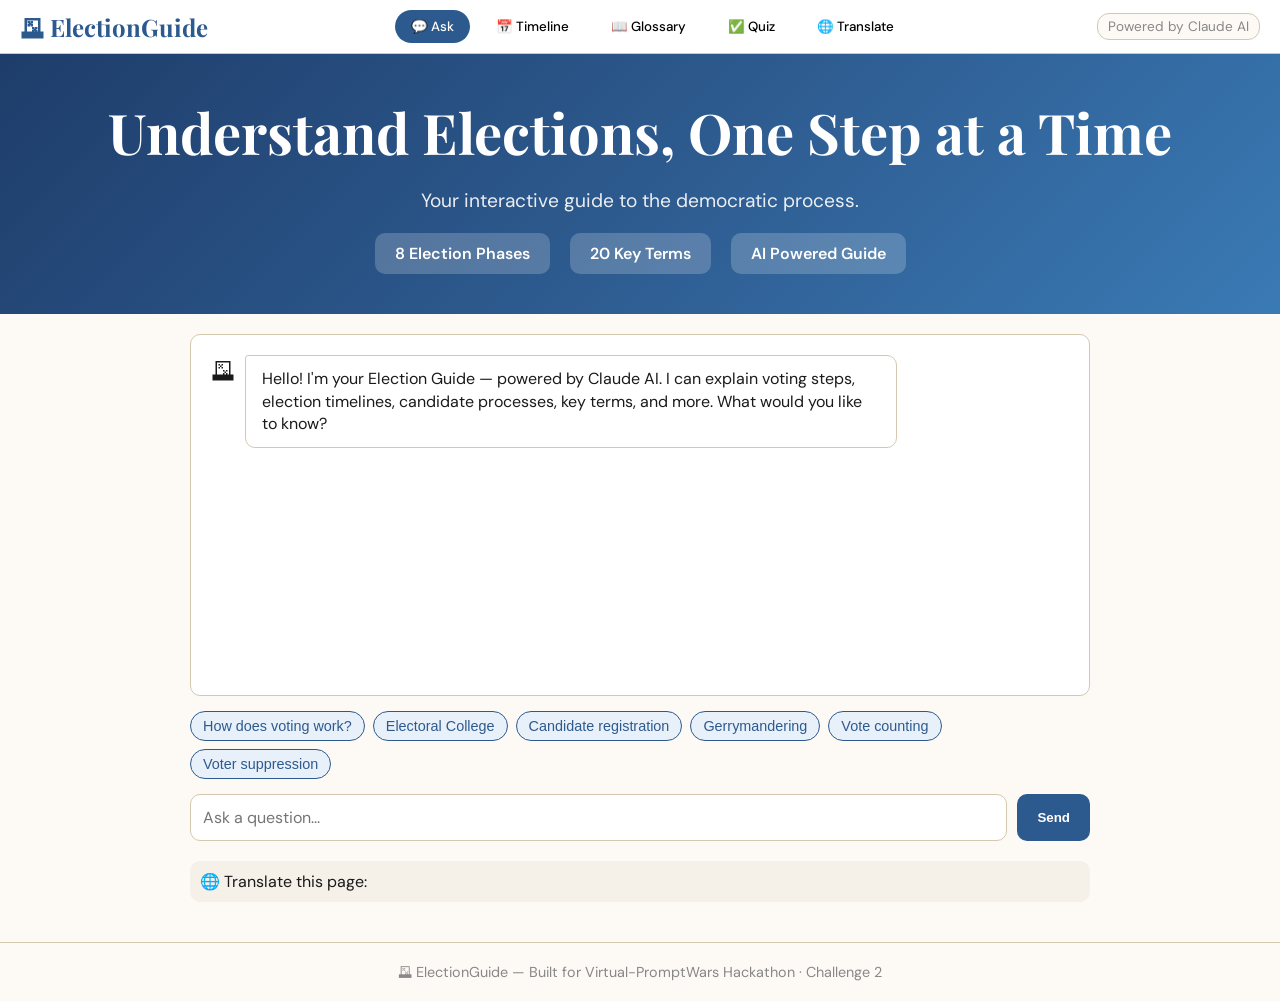
==== index.html @ a1b0ba24 "feat: ElectionGuide - Virtual-PromptWars Challenge 2" ====
<!DOCTYPE html>
<html lang="en">
<head>
  <meta charset="UTF-8">
  <meta name="viewport" content="width=device-width, initial-scale=1.0">
  <title>ElectionGuide</title>
  <link rel="preconnect" href="https://fonts.googleapis.com">
  <link rel="preconnect" href="https://fonts.gstatic.com" crossorigin>
  <link href="https://fonts.googleapis.com/css2?family=DM+Sans:ital,opsz,wght@0,9..40,100..1000;1,9..40,100..1000&family=Playfair+Display:ital,wght@0,400..900;1,400..900&display=swap" rel="stylesheet">
  <link rel="stylesheet" href="css/style.css">
</head>
<body>

  <header>
    <div class="logo">🗳 ElectionGuide</div>
    <nav>
      <button class="nav-btn active" data-tab="chat">💬 Ask</button>
      <button class="nav-btn" data-tab="timeline">📅 Timeline</button>
      <button class="nav-btn" data-tab="glossary">📖 Glossary</button>
      <button class="nav-btn" data-tab="quiz">✅ Quiz</button>
      <button class="nav-btn" data-tab="translate">🌐 Translate</button>
    </nav>
    <div class="badge">Powered by Claude AI</div>
  </header>

  <section id="hero-section">
    <h1>Understand Elections, One Step at a Time</h1>
    <p>Your interactive guide to the democratic process.</p>
    <div class="stats">
      <div class="stat-box">8 Election Phases</div>
      <div class="stat-box">20 Key Terms</div>
      <div class="stat-box">AI Powered Guide</div>
    </div>
  </section>

  <main class="main-content">
    
    <!-- Tab 1: Chat -->
    <section class="tab-panel active" id="tab-chat" style="display: block;">
      <div class="chat-area" id="chat-area">
        <div class="msg bot-msg">
          <div class="avatar">🗳</div>
          <div class="bubble">Hello! I'm your Election Guide — powered by Claude AI. I can explain voting steps, election timelines, candidate processes, key terms, and more. What would you like to know?</div>
        </div>
      </div>
      <div class="quick-chips">
        <button class="chip" onclick="quickAsk('How does voting work?')">How does voting work?</button>
        <button class="chip" onclick="quickAsk('Electoral College')">Electoral College</button>
        <button class="chip" onclick="quickAsk('Candidate registration')">Candidate registration</button>
        <button class="chip" onclick="quickAsk('Gerrymandering')">Gerrymandering</button>
        <button class="chip" onclick="quickAsk('Vote counting')">Vote counting</button>
        <button class="chip" onclick="quickAsk('Voter suppression')">Voter suppression</button>
      </div>
      <div class="chat-input-row">
        <input type="text" id="chat-input" placeholder="Ask a question..." aria-label="Chat input">
        <button id="send-btn">Send</button>
      </div>
      <div class="translate-bar">
        <label for="google_translate_element">🌐 Translate this page:</label>
        <div id="google_translate_element"></div>
      </div>
    </section>

    <!-- Tab 2: Timeline -->
    <section class="tab-panel" id="tab-timeline" style="display: none;">
      <p class="tab-desc">The 8 key phases every election goes through — click any phase to learn more.</p>
      <div id="timeline-container"></div>
    </section>

    <!-- Tab 3: Glossary -->
    <section class="tab-panel" id="tab-glossary" style="display: none;">
      <p class="tab-desc">Search and learn key election terms.</p>
      <input type="text" id="glossary-search" placeholder="Search glossary..." aria-label="Search glossary">
      <div id="glossary-grid"></div>
    </section>

    <!-- Tab 4: Quiz -->
    <section class="tab-panel" id="tab-quiz" style="display: none;">
      <p class="tab-desc">5 questions about election fundamentals.</p>
      <div id="quiz-container"></div>
    </section>

    <!-- Tab 5: Translate -->
    <section class="tab-panel" id="tab-translate" style="display: none;">
      <p class="tab-desc">Language accessibility is important for understanding elections.</p>
      <div class="translate-card">
        <div id="google_translate_element_full"></div>
        <p class="note">Powered by Google Translate. Translations are automated.</p>
      </div>
      <div class="lang-grid">
        <div class="lang-item">🇺🇸 English</div>
        <div class="lang-item">🇪🇸 Español</div>
        <div class="lang-item">🇫🇷 Français</div>
        <div class="lang-item">🇩🇪 Deutsch</div>
        <div class="lang-item">🇮🇳 हिंदी</div>
        <div class="lang-item">🇨🇳 中文</div>
        <div class="lang-item">🇸🇦 العربية</div>
        <div class="lang-item">🇵🇹 Português</div>
        <div class="lang-item">🇷🇺 Русский</div>
        <div class="lang-item">🇯🇵 日本語</div>
        <div class="lang-item">🇰🇷 한국어</div>
        <div class="lang-item">🇮🇩 Bahasa</div>
      </div>
    </section>

  </main>

  <footer>
    🗳 ElectionGuide — Built for Virtual-PromptWars Hackathon · Challenge 2
  </footer>

  <script type="text/javascript">
    function googleTranslateElementInit() {
      new google.translate.TranslateElement(
        { pageLanguage: 'en', layout: google.translate.TranslateElement.InlineLayout.SIMPLE },
        'google_translate_element'
      );
      new google.translate.TranslateElement(
        { pageLanguage: 'en' },
        'google_translate_element_full'
      );
    }
  </script>
  <script src="//translate.google.com/translate_a/element.js?cb=googleTranslateElementInit"></script>
  <script src="js/data.js"></script>
  <script src="js/app.js"></script>
</body>
</html>
---- css/style.css ----
:root {
  --ink: #1a1a1a;
  --ink2: #4a4a4a;
  --ink3: #888;
  --paper: #fdfaf5;
  --paper2: #f5f0e8;
  --paper3: #ede6d6;
  --accent: #2d5a8e;
  --accent-lt: #e8f0fa;
  --accent2: #c0392b;
  --accent3: #27ae60;
  --border: #d4c9b0;
  --radius: 10px;
  --font-head: 'Playfair Display', Georgia, serif;
  --font-body: 'DM Sans', system-ui, sans-serif;
}

.sr-only {
  position: absolute;
  width: 1px;
  height: 1px;
  padding: 0;
  margin: -1px;
  overflow: hidden;
  clip: rect(0, 0, 0, 0);
  white-space: nowrap;
  border: 0;
}

*:focus-visible {
  outline: 2px solid var(--accent);
  outline-offset: 2px;
}

body {
  margin: 0;
  padding: 0;
  font-family: var(--font-body);
  background-color: var(--paper);
  color: var(--ink);
}

header {
  position: sticky;
  top: 0;
  background-color: white;
  border-bottom: 1px solid var(--border);
  display: flex;
  justify-content: space-between;
  align-items: center;
  padding: 10px 20px;
  z-index: 100;
}

.logo {
  font-family: var(--font-head);
  font-weight: 700;
  font-size: 1.5rem;
  color: var(--accent);
}

nav {
  display: flex;
  gap: 10px;
}

.nav-btn {
  background: transparent;
  border: none;
  padding: 8px 16px;
  border-radius: 20px;
  cursor: pointer;
  font-family: var(--font-body);
  font-weight: 500;
  transition: all 0.2s;
}

.nav-btn:hover {
  background-color: var(--paper2);
}

.nav-btn.active {
  background-color: var(--accent);
  color: white;
}

.badge {
  font-size: 0.85rem;
  color: var(--ink3);
  border: 1px solid var(--border);
  padding: 4px 10px;
  border-radius: 12px;
  background: var(--paper);
}

#hero-section {
  background: linear-gradient(135deg, #1e3d6b, #2d5a8e, #3a7ab5);
  color: white;
  text-align: center;
  padding: 40px 20px;
}

#hero-section h1 {
  font-family: var(--font-head);
  font-size: clamp(2rem, 5vw, 3.5rem);
  margin: 0 0 10px 0;
}

#hero-section p {
  font-size: 1.2rem;
  opacity: 0.9;
  margin-bottom: 20px;
}

.stats {
  display: flex;
  justify-content: center;
  gap: 20px;
}

.stat-box {
  background: rgba(255,255,255,0.2);
  padding: 10px 20px;
  border-radius: var(--radius);
  font-weight: 600;
}

.main-content {
  max-width: 900px;
  margin: 20px auto;
  padding: 0 20px;
}

.tab-desc {
  font-size: 1.1rem;
  color: var(--ink2);
  margin-bottom: 20px;
}

/* Chat Tab */
.chat-area {
  background: white;
  border: 1px solid var(--border);
  border-radius: var(--radius);
  min-height: 320px;
  max-height: 420px;
  overflow-y: auto;
  padding: 20px;
  display: flex;
  flex-direction: column;
  gap: 15px;
  margin-bottom: 15px;
}

.msg {
  display: flex;
  gap: 10px;
  max-width: 80%;
  animation: fadeUp 0.3s ease forwards;
}

.bot-msg {
  align-self: flex-start;
}

.user-msg {
  align-self: flex-end;
  flex-direction: row-reverse;
}

.avatar {
  font-size: 1.5rem;
}

.bubble {
  padding: 12px 16px;
  border-radius: var(--radius);
  line-height: 1.4;
}

.bot-msg .bubble {
  background: white;
  border: 1px solid var(--border);
  border-top-left-radius: 3px;
}

.user-msg .bubble {
  background: var(--accent);
  color: white;
  border-top-right-radius: 3px;
}

.quick-chips {
  display: flex;
  flex-wrap: wrap;
  gap: 8px;
  margin-bottom: 15px;
}

.chip {
  background: var(--accent-lt);
  color: var(--accent);
  border: 1px solid var(--accent);
  padding: 6px 12px;
  border-radius: 16px;
  cursor: pointer;
  font-size: 0.9rem;
  transition: all 0.2s;
}

.chip:hover {
  background: var(--accent);
  color: white;
}

.chat-input-row {
  display: flex;
  gap: 10px;
  margin-bottom: 20px;
}

#chat-input {
  flex: 1;
  padding: 12px;
  border: 1px solid var(--border);
  border-radius: var(--radius);
  font-family: var(--font-body);
  font-size: 1rem;
}

#send-btn {
  background: var(--accent);
  color: white;
  border: none;
  padding: 0 20px;
  border-radius: var(--radius);
  cursor: pointer;
  font-weight: bold;
}

#send-btn:disabled {
  opacity: 0.5;
  cursor: not-allowed;
}

.translate-bar {
  display: flex;
  align-items: center;
  gap: 10px;
  background: var(--paper2);
  padding: 10px;
  border-radius: var(--radius);
}

.loading-dots {
  display: flex;
  gap: 4px;
}

.loading-dots div {
  width: 8px;
  height: 8px;
  background: var(--ink3);
  border-radius: 50%;
  animation: dotPulse 1.4s infinite ease-in-out both;
}

.loading-dots div:nth-child(1) { animation-delay: -0.32s; }
.loading-dots div:nth-child(2) { animation-delay: -0.16s; }

@keyframes dotPulse {
  0%, 80%, 100% { transform: scale(0); }
  40% { transform: scale(1); }
}

@keyframes fadeUp {
  from { opacity: 0; transform: translateY(8px); }
  to { opacity: 1; transform: translateY(0); }
}

/* Timeline Tab */
.tl-row {
  display: flex;
  gap: 20px;
  margin-bottom: 10px;
}

.tl-spine {
  display: flex;
  flex-direction: column;
  align-items: center;
  width: 20px;
}

.tl-dot {
  width: 14px;
  height: 14px;
  border-radius: 50%;
  background: var(--ink3);
  margin-top: 5px;
}

.tl-dot.done {
  background: var(--accent3);
}

.tl-dot.active {
  background: var(--accent);
  box-shadow: 0 0 0 3px var(--accent-lt);
}

.tl-line {
  width: 2px;
  flex: 1;
  background: var(--border);
  margin-top: 5px;
}

.tl-card {
  flex: 1;
  background: white;
  border: 1px solid var(--border);
  border-radius: var(--radius);
  padding: 15px;
  cursor: pointer;
  transition: box-shadow 0.2s;
  margin-bottom: 15px;
}

.tl-card:hover {
  box-shadow: 0 4px 12px rgba(0,0,0,0.05);
}

.tl-meta {
  display: flex;
  justify-content: space-between;
  color: var(--ink3);
  font-size: 0.9rem;
  margin-bottom: 5px;
}

.tl-title {
  font-family: var(--font-head);
  font-size: 1.2rem;
  font-weight: bold;
  margin: 0;
}

.tl-body {
  display: none;
  margin-top: 15px;
  padding-top: 15px;
  border-top: 1px solid var(--border);
  color: var(--ink2);
}

.tl-card.open .tl-body {
  display: block;
}

.tl-ask-btn {
  margin-top: 10px;
  background: none;
  border: none;
  color: var(--accent);
  font-weight: bold;
  cursor: pointer;
  padding: 0;
  text-decoration: underline;
}

/* Glossary Tab */
#glossary-search {
  width: 100%;
  padding: 12px;
  border: 1px solid var(--border);
  border-radius: var(--radius);
  font-family: var(--font-body);
  font-size: 1rem;
  margin-bottom: 20px;
  box-sizing: border-box;
}

#glossary-grid {
  display: grid;
  grid-template-columns: repeat(auto-fit, minmax(220px, 1fr));
  gap: 20px;
}

.g-card {
  background: white;
  border: 1px solid var(--border);
  border-radius: var(--radius);
  padding: 15px;
  cursor: pointer;
  transition: transform 0.2s, box-shadow 0.2s;
}

.g-card:hover {
  transform: translateY(-2px);
  box-shadow: 0 4px 12px rgba(0,0,0,0.05);
}

.g-term {
  font-family: var(--font-head);
  font-weight: bold;
  font-size: 1.1rem;
  margin: 0 0 10px 0;
  color: var(--accent);
}

.g-def {
  margin: 0;
  font-size: 0.95rem;
  color: var(--ink2);
}

/* Quiz Tab */
.q-card {
  background: white;
  border: 1px solid var(--border);
  border-radius: var(--radius);
  padding: 30px;
  text-align: center;
}

.q-progress {
  font-size: 0.9rem;
  color: var(--ink3);
  margin-bottom: 10px;
}

.q-text {
  font-family: var(--font-head);
  font-size: 1.4rem;
  margin-bottom: 25px;
}

.q-opts {
  display: flex;
  flex-direction: column;
  gap: 10px;
}

.q-opt {
  padding: 15px;
  border: 1px solid var(--border);
  border-radius: var(--radius);
  background: white;
  font-family: var(--font-body);
  font-size: 1rem;
  cursor: pointer;
  transition: all 0.2s;
}

.q-opt:hover:not(:disabled) {
  background: var(--paper2);
}

.q-opt.correct {
  background: #e8f5e9;
  border-color: var(--accent3);
  color: var(--accent3);
  font-weight: bold;
}

.q-opt.wrong {
  background: #ffebee;
  border-color: var(--accent2);
  color: var(--accent2);
}

.quiz-exp {
  margin-top: 20px;
  padding: 15px;
  background: var(--paper2);
  border-radius: var(--radius);
  color: var(--ink2);
}

.q-score-card {
  text-align: center;
  background: white;
  border: 1px solid var(--border);
  border-radius: var(--radius);
  padding: 40px;
}

.q-score {
  font-size: 3rem;
  font-family: var(--font-head);
  color: var(--accent);
  margin: 0 0 10px 0;
}

/* Translate Tab */
.translate-card {
  background: white;
  border: 1px solid var(--border);
  border-radius: var(--radius);
  padding: 20px;
  margin-bottom: 20px;
  text-align: center;
}

.note {
  font-size: 0.9rem;
  color: var(--ink3);
  margin-top: 15px;
}

.lang-grid {
  display: grid;
  grid-template-columns: repeat(auto-fit, minmax(120px, 1fr));
  gap: 15px;
}

.lang-item {
  background: white;
  border: 1px solid var(--border);
  padding: 10px;
  border-radius: var(--radius);
  text-align: center;
  font-weight: 500;
}

footer {
  text-align: center;
  padding: 20px;
  color: var(--ink3);
  font-size: 0.9rem;
  border-top: 1px solid var(--border);
  margin-top: 40px;
}

@media (max-width: 640px) {
  header {
    flex-wrap: wrap;
    gap: 10px;
  }
  .badge {
    display: none;
  }
  nav {
    width: 100%;
    overflow-x: auto;
    padding-bottom: 5px;
  }
  .stats {
    flex-direction: column;
    gap: 10px;
  }
  .chat-area {
    min-height: 250px;
    max-height: 350px;
  }
}
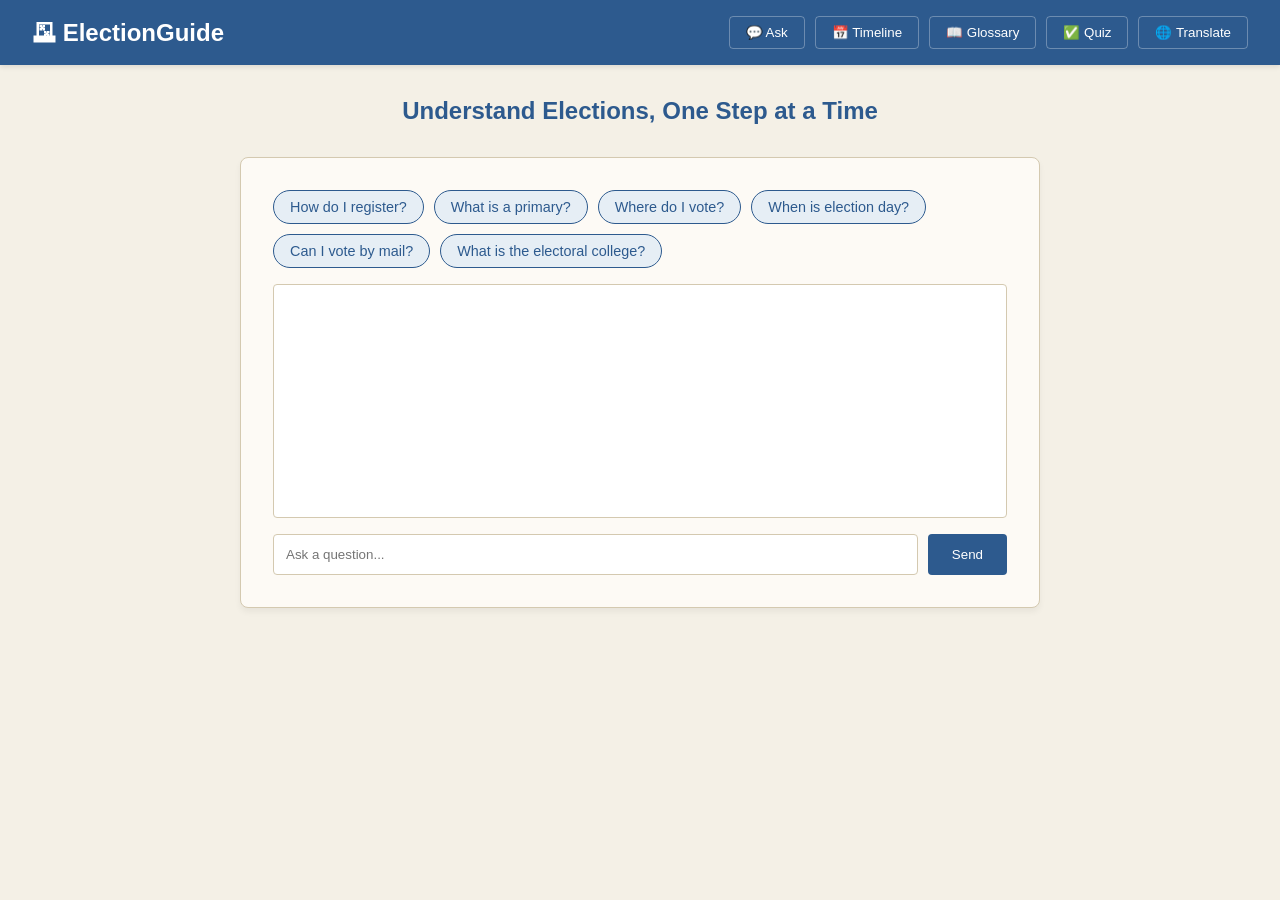
==== commit bb5c3219: "fix: complete working rewrite" ====
--- a/index.html
+++ b/index.html
@@ -4,125 +4,68 @@
   <meta charset="UTF-8">
   <meta name="viewport" content="width=device-width, initial-scale=1.0">
   <title>ElectionGuide</title>
-  <link rel="preconnect" href="https://fonts.googleapis.com">
-  <link rel="preconnect" href="https://fonts.gstatic.com" crossorigin>
-  <link href="https://fonts.googleapis.com/css2?family=DM+Sans:ital,opsz,wght@0,9..40,100..1000;1,9..40,100..1000&family=Playfair+Display:ital,wght@0,400..900;1,400..900&display=swap" rel="stylesheet">
   <link rel="stylesheet" href="css/style.css">
 </head>
 <body>
-
   <header>
     <div class="logo">🗳 ElectionGuide</div>
     <nav>
-      <button class="nav-btn active" data-tab="chat">💬 Ask</button>
-      <button class="nav-btn" data-tab="timeline">📅 Timeline</button>
-      <button class="nav-btn" data-tab="glossary">📖 Glossary</button>
-      <button class="nav-btn" data-tab="quiz">✅ Quiz</button>
-      <button class="nav-btn" data-tab="translate">🌐 Translate</button>
+      <button data-tab="chat">💬 Ask</button>
+      <button data-tab="timeline">📅 Timeline</button>
+      <button data-tab="glossary">📖 Glossary</button>
+      <button data-tab="quiz">✅ Quiz</button>
+      <button data-tab="translate">🌐 Translate</button>
     </nav>
-    <div class="badge">Powered by Claude AI</div>
   </header>
 
-  <section id="hero-section">
-    <h1>Understand Elections, One Step at a Time</h1>
-    <p>Your interactive guide to the democratic process.</p>
-    <div class="stats">
-      <div class="stat-box">8 Election Phases</div>
-      <div class="stat-box">20 Key Terms</div>
-      <div class="stat-box">AI Powered Guide</div>
-    </div>
-  </section>
+  <main>
+    <section id="hero" class="hero">
+      <h1>Understand Elections, One Step at a Time</h1>
+    </section>
 
-  <main class="main-content">
-    
-    <!-- Tab 1: Chat -->
-    <section class="tab-panel active" id="tab-chat" style="display: block;">
-      <div class="chat-area" id="chat-area">
-        <div class="msg bot-msg">
-          <div class="avatar">🗳</div>
-          <div class="bubble">Hello! I'm your Election Guide — powered by Claude AI. I can explain voting steps, election timelines, candidate processes, key terms, and more. What would you like to know?</div>
-        </div>
+    <div id="tab-chat" class="tab-panel" style="display:block">
+      <div id="google_translate_element"></div>
+      <div class="quick-chips">
+        <button class="chip">How do I register?</button>
+        <button class="chip">What is a primary?</button>
+        <button class="chip">Where do I vote?</button>
+        <button class="chip">When is election day?</button>
+        <button class="chip">Can I vote by mail?</button>
+        <button class="chip">What is the electoral college?</button>
       </div>
-      <div class="quick-chips">
-        <button class="chip" onclick="quickAsk('How does voting work?')">How does voting work?</button>
-        <button class="chip" onclick="quickAsk('Electoral College')">Electoral College</button>
-        <button class="chip" onclick="quickAsk('Candidate registration')">Candidate registration</button>
-        <button class="chip" onclick="quickAsk('Gerrymandering')">Gerrymandering</button>
-        <button class="chip" onclick="quickAsk('Vote counting')">Vote counting</button>
-        <button class="chip" onclick="quickAsk('Voter suppression')">Voter suppression</button>
-      </div>
-      <div class="chat-input-row">
-        <input type="text" id="chat-input" placeholder="Ask a question..." aria-label="Chat input">
+      <div id="chat-area"></div>
+      <div class="chat-input-container">
+        <input type="text" id="chat-input" placeholder="Ask a question...">
         <button id="send-btn">Send</button>
       </div>
-      <div class="translate-bar">
-        <label for="google_translate_element">🌐 Translate this page:</label>
-        <div id="google_translate_element"></div>
-      </div>
-    </section>
+    </div>
 
-    <!-- Tab 2: Timeline -->
-    <section class="tab-panel" id="tab-timeline" style="display: none;">
-      <p class="tab-desc">The 8 key phases every election goes through — click any phase to learn more.</p>
+    <div id="tab-timeline" class="tab-panel" style="display:none">
       <div id="timeline-container"></div>
-    </section>
+    </div>
 
-    <!-- Tab 3: Glossary -->
-    <section class="tab-panel" id="tab-glossary" style="display: none;">
-      <p class="tab-desc">Search and learn key election terms.</p>
-      <input type="text" id="glossary-search" placeholder="Search glossary..." aria-label="Search glossary">
-      <div id="glossary-grid"></div>
-    </section>
+    <div id="tab-glossary" class="tab-panel" style="display:none">
+      <input type="text" id="glossary-search" placeholder="Search terms...">
+      <div id="glossary-container"></div>
+    </div>
 
-    <!-- Tab 4: Quiz -->
-    <section class="tab-panel" id="tab-quiz" style="display: none;">
-      <p class="tab-desc">5 questions about election fundamentals.</p>
+    <div id="tab-quiz" class="tab-panel" style="display:none">
       <div id="quiz-container"></div>
-    </section>
+    </div>
 
-    <!-- Tab 5: Translate -->
-    <section class="tab-panel" id="tab-translate" style="display: none;">
-      <p class="tab-desc">Language accessibility is important for understanding elections.</p>
-      <div class="translate-card">
-        <div id="google_translate_element_full"></div>
-        <p class="note">Powered by Google Translate. Translations are automated.</p>
-      </div>
-      <div class="lang-grid">
-        <div class="lang-item">🇺🇸 English</div>
-        <div class="lang-item">🇪🇸 Español</div>
-        <div class="lang-item">🇫🇷 Français</div>
-        <div class="lang-item">🇩🇪 Deutsch</div>
-        <div class="lang-item">🇮🇳 हिंदी</div>
-        <div class="lang-item">🇨🇳 中文</div>
-        <div class="lang-item">🇸🇦 العربية</div>
-        <div class="lang-item">🇵🇹 Português</div>
-        <div class="lang-item">🇷🇺 Русский</div>
-        <div class="lang-item">🇯🇵 日本語</div>
-        <div class="lang-item">🇰🇷 한국어</div>
-        <div class="lang-item">🇮🇩 Bahasa</div>
-      </div>
-    </section>
-
+    <div id="tab-translate" class="tab-panel" style="display:none">
+      <h2>Translation Options</h2>
+      <p>Use the Google Translate widget located in the Ask tab to translate the page.</p>
+    </div>
   </main>
 
-  <footer>
-    🗳 ElectionGuide — Built for Virtual-PromptWars Hackathon · Challenge 2
-  </footer>
-
+  <script src="js/data.js"></script>
+  <script src="js/app.js"></script>
   <script type="text/javascript">
     function googleTranslateElementInit() {
-      new google.translate.TranslateElement(
-        { pageLanguage: 'en', layout: google.translate.TranslateElement.InlineLayout.SIMPLE },
-        'google_translate_element'
-      );
-      new google.translate.TranslateElement(
-        { pageLanguage: 'en' },
-        'google_translate_element_full'
-      );
+      new google.translate.TranslateElement({pageLanguage: 'en'}, 'google_translate_element');
     }
   </script>
-  <script src="//translate.google.com/translate_a/element.js?cb=googleTranslateElementInit"></script>
-  <script src="js/data.js"></script>
-  <script src="js/app.js"></script>
+  <script type="text/javascript" src="//translate.google.com/translate_a/element.js?cb=googleTranslateElementInit"></script>
 </body>
 </html>
--- a/css/style.css
+++ b/css/style.css
@@ -1,62 +1,35 @@
 :root {
-  --ink: #1a1a1a;
-  --ink2: #4a4a4a;
-  --ink3: #888;
+  --accent: #2d5a8e;
   --paper: #fdfaf5;
-  --paper2: #f5f0e8;
-  --paper3: #ede6d6;
-  --accent: #2d5a8e;
-  --accent-lt: #e8f0fa;
-  --accent2: #c0392b;
-  --accent3: #27ae60;
   --border: #d4c9b0;
-  --radius: 10px;
-  --font-head: 'Playfair Display', Georgia, serif;
-  --font-body: 'DM Sans', system-ui, sans-serif;
-}
-
-.sr-only {
-  position: absolute;
-  width: 1px;
-  height: 1px;
-  padding: 0;
-  margin: -1px;
-  overflow: hidden;
-  clip: rect(0, 0, 0, 0);
-  white-space: nowrap;
-  border: 0;
-}
-
-*:focus-visible {
-  outline: 2px solid var(--accent);
-  outline-offset: 2px;
+  --text: #333333;
+  --bg: #f4f0e6;
 }
 
 body {
+  font-family: 'Segoe UI', Tahoma, Geneva, Verdana, sans-serif;
   margin: 0;
   padding: 0;
-  font-family: var(--font-body);
-  background-color: var(--paper);
-  color: var(--ink);
+  background-color: var(--bg);
+  color: var(--text);
 }
 
 header {
+  background-color: var(--accent);
+  color: white;
+  padding: 1rem 2rem;
+  display: flex;
+  justify-content: space-between;
+  align-items: center;
   position: sticky;
   top: 0;
-  background-color: white;
-  border-bottom: 1px solid var(--border);
-  display: flex;
-  justify-content: space-between;
-  align-items: center;
-  padding: 10px 20px;
   z-index: 100;
+  box-shadow: 0 2px 5px rgba(0,0,0,0.1);
 }
 
 .logo {
-  font-family: var(--font-head);
-  font-weight: 700;
   font-size: 1.5rem;
-  color: var(--accent);
+  font-weight: bold;
 }
 
 nav {
@@ -64,148 +37,58 @@
   gap: 10px;
 }
 
-.nav-btn {
+nav button {
   background: transparent;
-  border: none;
-  padding: 8px 16px;
+  color: white;
+  border: 1px solid rgba(255,255,255,0.3);
+  padding: 0.5rem 1rem;
+  border-radius: 4px;
+  cursor: pointer;
+  transition: background 0.3s;
+}
+
+nav button:hover {
+  background: rgba(255,255,255,0.2);
+}
+
+main {
+  max-width: 800px;
+  margin: 2rem auto;
+  padding: 0 1rem;
+}
+
+.hero {
+  text-align: center;
+  margin-bottom: 2rem;
+}
+
+.hero h1 {
+  color: var(--accent);
+}
+
+.tab-panel {
+  background: var(--paper);
+  border: 1px solid var(--border);
+  border-radius: 8px;
+  padding: 2rem;
+  box-shadow: 0 4px 6px rgba(0,0,0,0.05);
+}
+
+.quick-chips {
+  display: flex;
+  flex-wrap: wrap;
+  gap: 10px;
+  margin-bottom: 1rem;
+}
+
+.chip {
+  background: #e6eef5;
+  border: 1px solid var(--accent);
+  color: var(--accent);
+  padding: 0.5rem 1rem;
   border-radius: 20px;
   cursor: pointer;
-  font-family: var(--font-body);
-  font-weight: 500;
-  transition: all 0.2s;
-}
-
-.nav-btn:hover {
-  background-color: var(--paper2);
-}
-
-.nav-btn.active {
-  background-color: var(--accent);
-  color: white;
-}
-
-.badge {
-  font-size: 0.85rem;
-  color: var(--ink3);
-  border: 1px solid var(--border);
-  padding: 4px 10px;
-  border-radius: 12px;
-  background: var(--paper);
-}
-
-#hero-section {
-  background: linear-gradient(135deg, #1e3d6b, #2d5a8e, #3a7ab5);
-  color: white;
-  text-align: center;
-  padding: 40px 20px;
-}
-
-#hero-section h1 {
-  font-family: var(--font-head);
-  font-size: clamp(2rem, 5vw, 3.5rem);
-  margin: 0 0 10px 0;
-}
-
-#hero-section p {
-  font-size: 1.2rem;
-  opacity: 0.9;
-  margin-bottom: 20px;
-}
-
-.stats {
-  display: flex;
-  justify-content: center;
-  gap: 20px;
-}
-
-.stat-box {
-  background: rgba(255,255,255,0.2);
-  padding: 10px 20px;
-  border-radius: var(--radius);
-  font-weight: 600;
-}
-
-.main-content {
-  max-width: 900px;
-  margin: 20px auto;
-  padding: 0 20px;
-}
-
-.tab-desc {
-  font-size: 1.1rem;
-  color: var(--ink2);
-  margin-bottom: 20px;
-}
-
-/* Chat Tab */
-.chat-area {
-  background: white;
-  border: 1px solid var(--border);
-  border-radius: var(--radius);
-  min-height: 320px;
-  max-height: 420px;
-  overflow-y: auto;
-  padding: 20px;
-  display: flex;
-  flex-direction: column;
-  gap: 15px;
-  margin-bottom: 15px;
-}
-
-.msg {
-  display: flex;
-  gap: 10px;
-  max-width: 80%;
-  animation: fadeUp 0.3s ease forwards;
-}
-
-.bot-msg {
-  align-self: flex-start;
-}
-
-.user-msg {
-  align-self: flex-end;
-  flex-direction: row-reverse;
-}
-
-.avatar {
-  font-size: 1.5rem;
-}
-
-.bubble {
-  padding: 12px 16px;
-  border-radius: var(--radius);
-  line-height: 1.4;
-}
-
-.bot-msg .bubble {
-  background: white;
-  border: 1px solid var(--border);
-  border-top-left-radius: 3px;
-}
-
-.user-msg .bubble {
-  background: var(--accent);
-  color: white;
-  border-top-right-radius: 3px;
-}
-
-.quick-chips {
-  display: flex;
-  flex-wrap: wrap;
-  gap: 8px;
-  margin-bottom: 15px;
-}
-
-.chip {
-  background: var(--accent-lt);
-  color: var(--accent);
-  border: 1px solid var(--accent);
-  padding: 6px 12px;
-  border-radius: 16px;
-  cursor: pointer;
   font-size: 0.9rem;
-  transition: all 0.2s;
 }
 
 .chip:hover {
@@ -213,345 +96,159 @@
   color: white;
 }
 
-.chat-input-row {
-  display: flex;
-  gap: 10px;
-  margin-bottom: 20px;
+#chat-area {
+  min-height: 200px;
+  max-height: 400px;
+  overflow-y: auto;
+  border: 1px solid var(--border);
+  padding: 1rem;
+  margin-bottom: 1rem;
+  border-radius: 4px;
+  background: white;
+}
+
+.msg {
+  margin-bottom: 10px;
+  padding: 10px;
+  border-radius: 8px;
+  max-width: 80%;
+}
+
+.user-msg {
+  background: #e6eef5;
+  margin-left: auto;
+  border-bottom-right-radius: 0;
+}
+
+.ai-msg {
+  background: #f0f0f0;
+  margin-right: auto;
+  border-bottom-left-radius: 0;
+}
+
+.chat-input-container {
+  display: flex;
+  gap: 10px;
 }
 
 #chat-input {
-  flex: 1;
-  padding: 12px;
-  border: 1px solid var(--border);
-  border-radius: var(--radius);
-  font-family: var(--font-body);
-  font-size: 1rem;
+  flex-grow: 1;
+  padding: 0.75rem;
+  border: 1px solid var(--border);
+  border-radius: 4px;
 }
 
 #send-btn {
   background: var(--accent);
   color: white;
   border: none;
-  padding: 0 20px;
-  border-radius: var(--radius);
-  cursor: pointer;
-  font-weight: bold;
-}
-
-#send-btn:disabled {
-  opacity: 0.5;
-  cursor: not-allowed;
-}
-
-.translate-bar {
-  display: flex;
-  align-items: center;
-  gap: 10px;
-  background: var(--paper2);
-  padding: 10px;
-  border-radius: var(--radius);
-}
-
-.loading-dots {
-  display: flex;
-  gap: 4px;
-}
-
-.loading-dots div {
-  width: 8px;
-  height: 8px;
-  background: var(--ink3);
-  border-radius: 50%;
-  animation: dotPulse 1.4s infinite ease-in-out both;
-}
-
-.loading-dots div:nth-child(1) { animation-delay: -0.32s; }
-.loading-dots div:nth-child(2) { animation-delay: -0.16s; }
-
-@keyframes dotPulse {
-  0%, 80%, 100% { transform: scale(0); }
-  40% { transform: scale(1); }
-}
-
-@keyframes fadeUp {
-  from { opacity: 0; transform: translateY(8px); }
-  to { opacity: 1; transform: translateY(0); }
-}
-
-/* Timeline Tab */
-.tl-row {
-  display: flex;
-  gap: 20px;
-  margin-bottom: 10px;
-}
-
-.tl-spine {
-  display: flex;
-  flex-direction: column;
-  align-items: center;
-  width: 20px;
-}
-
-.tl-dot {
-  width: 14px;
-  height: 14px;
-  border-radius: 50%;
-  background: var(--ink3);
-  margin-top: 5px;
-}
-
-.tl-dot.done {
-  background: var(--accent3);
-}
-
-.tl-dot.active {
+  padding: 0.75rem 1.5rem;
+  border-radius: 4px;
+  cursor: pointer;
+}
+
+/* Timeline */
+.timeline-card {
+  border: 1px solid var(--border);
+  background: white;
+  padding: 1rem;
+  margin-bottom: 1rem;
+  border-radius: 4px;
+  cursor: pointer;
+  transition: transform 0.2s;
+}
+
+.timeline-card:hover {
+  transform: translateY(-2px);
+  box-shadow: 0 2px 8px rgba(0,0,0,0.1);
+}
+
+.timeline-card h3 {
+  margin: 0;
+  color: var(--accent);
+}
+
+.timeline-detail {
+  margin-top: 10px;
+  color: #555;
+}
+
+.ask-btn {
   background: var(--accent);
-  box-shadow: 0 0 0 3px var(--accent-lt);
-}
-
-.tl-line {
-  width: 2px;
-  flex: 1;
-  background: var(--border);
-  margin-top: 5px;
-}
-
-.tl-card {
-  flex: 1;
-  background: white;
-  border: 1px solid var(--border);
-  border-radius: var(--radius);
-  padding: 15px;
-  cursor: pointer;
-  transition: box-shadow 0.2s;
-  margin-bottom: 15px;
-}
-
-.tl-card:hover {
-  box-shadow: 0 4px 12px rgba(0,0,0,0.05);
-}
-
-.tl-meta {
-  display: flex;
-  justify-content: space-between;
-  color: var(--ink3);
-  font-size: 0.9rem;
-  margin-bottom: 5px;
-}
-
-.tl-title {
-  font-family: var(--font-head);
-  font-size: 1.2rem;
-  font-weight: bold;
-  margin: 0;
-}
-
-.tl-body {
-  display: none;
-  margin-top: 15px;
-  padding-top: 15px;
-  border-top: 1px solid var(--border);
-  color: var(--ink2);
-}
-
-.tl-card.open .tl-body {
-  display: block;
-}
-
-.tl-ask-btn {
+  color: white;
+  border: none;
+  padding: 0.5rem 1rem;
+  border-radius: 4px;
+  cursor: pointer;
   margin-top: 10px;
-  background: none;
-  border: none;
-  color: var(--accent);
-  font-weight: bold;
-  cursor: pointer;
-  padding: 0;
-  text-decoration: underline;
-}
-
-/* Glossary Tab */
+}
+
+.ask-btn:hover {
+  background: #1c3c61;
+}
+
+/* Glossary */
 #glossary-search {
   width: 100%;
-  padding: 12px;
-  border: 1px solid var(--border);
-  border-radius: var(--radius);
-  font-family: var(--font-body);
-  font-size: 1rem;
-  margin-bottom: 20px;
+  padding: 0.75rem;
+  border: 1px solid var(--border);
+  border-radius: 4px;
+  margin-bottom: 1rem;
   box-sizing: border-box;
 }
 
-#glossary-grid {
-  display: grid;
-  grid-template-columns: repeat(auto-fit, minmax(220px, 1fr));
-  gap: 20px;
-}
-
-.g-card {
-  background: white;
-  border: 1px solid var(--border);
-  border-radius: var(--radius);
-  padding: 15px;
-  cursor: pointer;
-  transition: transform 0.2s, box-shadow 0.2s;
-}
-
-.g-card:hover {
-  transform: translateY(-2px);
-  box-shadow: 0 4px 12px rgba(0,0,0,0.05);
-}
-
-.g-term {
-  font-family: var(--font-head);
-  font-weight: bold;
-  font-size: 1.1rem;
-  margin: 0 0 10px 0;
-  color: var(--accent);
-}
-
-.g-def {
+.glossary-card {
+  border: 1px solid var(--border);
+  background: white;
+  padding: 1rem;
+  margin-bottom: 1rem;
+  border-radius: 4px;
+  cursor: pointer;
+}
+
+.glossary-card h3 {
+  margin: 0 0 0.5rem 0;
+  color: var(--accent);
+}
+
+.glossary-card p {
   margin: 0;
-  font-size: 0.95rem;
-  color: var(--ink2);
-}
-
-/* Quiz Tab */
-.q-card {
-  background: white;
-  border: 1px solid var(--border);
-  border-radius: var(--radius);
-  padding: 30px;
-  text-align: center;
-}
-
-.q-progress {
-  font-size: 0.9rem;
-  color: var(--ink3);
-  margin-bottom: 10px;
-}
-
-.q-text {
-  font-family: var(--font-head);
-  font-size: 1.4rem;
-  margin-bottom: 25px;
-}
-
-.q-opts {
+  color: #555;
+}
+
+.glossary-card:hover {
+  box-shadow: 0 2px 8px rgba(0,0,0,0.1);
+}
+
+/* Quiz */
+.quiz-options {
   display: flex;
   flex-direction: column;
   gap: 10px;
-}
-
-.q-opt {
-  padding: 15px;
-  border: 1px solid var(--border);
-  border-radius: var(--radius);
-  background: white;
-  font-family: var(--font-body);
-  font-size: 1rem;
-  cursor: pointer;
-  transition: all 0.2s;
-}
-
-.q-opt:hover:not(:disabled) {
-  background: var(--paper2);
-}
-
-.q-opt.correct {
-  background: #e8f5e9;
-  border-color: var(--accent3);
-  color: var(--accent3);
-  font-weight: bold;
-}
-
-.q-opt.wrong {
-  background: #ffebee;
-  border-color: var(--accent2);
-  color: var(--accent2);
-}
-
-.quiz-exp {
-  margin-top: 20px;
-  padding: 15px;
-  background: var(--paper2);
-  border-radius: var(--radius);
-  color: var(--ink2);
-}
-
-.q-score-card {
-  text-align: center;
-  background: white;
-  border: 1px solid var(--border);
-  border-radius: var(--radius);
-  padding: 40px;
-}
-
-.q-score {
-  font-size: 3rem;
-  font-family: var(--font-head);
-  color: var(--accent);
-  margin: 0 0 10px 0;
-}
-
-/* Translate Tab */
-.translate-card {
-  background: white;
-  border: 1px solid var(--border);
-  border-radius: var(--radius);
-  padding: 20px;
-  margin-bottom: 20px;
-  text-align: center;
-}
-
-.note {
-  font-size: 0.9rem;
-  color: var(--ink3);
-  margin-top: 15px;
-}
-
-.lang-grid {
-  display: grid;
-  grid-template-columns: repeat(auto-fit, minmax(120px, 1fr));
-  gap: 15px;
-}
-
-.lang-item {
-  background: white;
-  border: 1px solid var(--border);
-  padding: 10px;
-  border-radius: var(--radius);
-  text-align: center;
-  font-weight: 500;
-}
-
-footer {
-  text-align: center;
-  padding: 20px;
-  color: var(--ink3);
-  font-size: 0.9rem;
-  border-top: 1px solid var(--border);
-  margin-top: 40px;
-}
-
-@media (max-width: 640px) {
+  margin-top: 1rem;
+}
+
+.quiz-option {
+  padding: 1rem;
+  border: 1px solid var(--border);
+  background: white;
+  text-align: left;
+  border-radius: 4px;
+  cursor: pointer;
+  transition: background 0.3s;
+}
+
+.quiz-option:hover:not(:disabled) {
+  background: #f0f0f0;
+}
+
+@media (max-width: 600px) {
   header {
-    flex-wrap: wrap;
-    gap: 10px;
-  }
-  .badge {
-    display: none;
-  }
-  nav {
-    width: 100%;
-    overflow-x: auto;
-    padding-bottom: 5px;
-  }
-  .stats {
     flex-direction: column;
     gap: 10px;
   }
-  .chat-area {
-    min-height: 250px;
-    max-height: 350px;
+  nav {
+    flex-wrap: wrap;
+    justify-content: center;
   }
 }
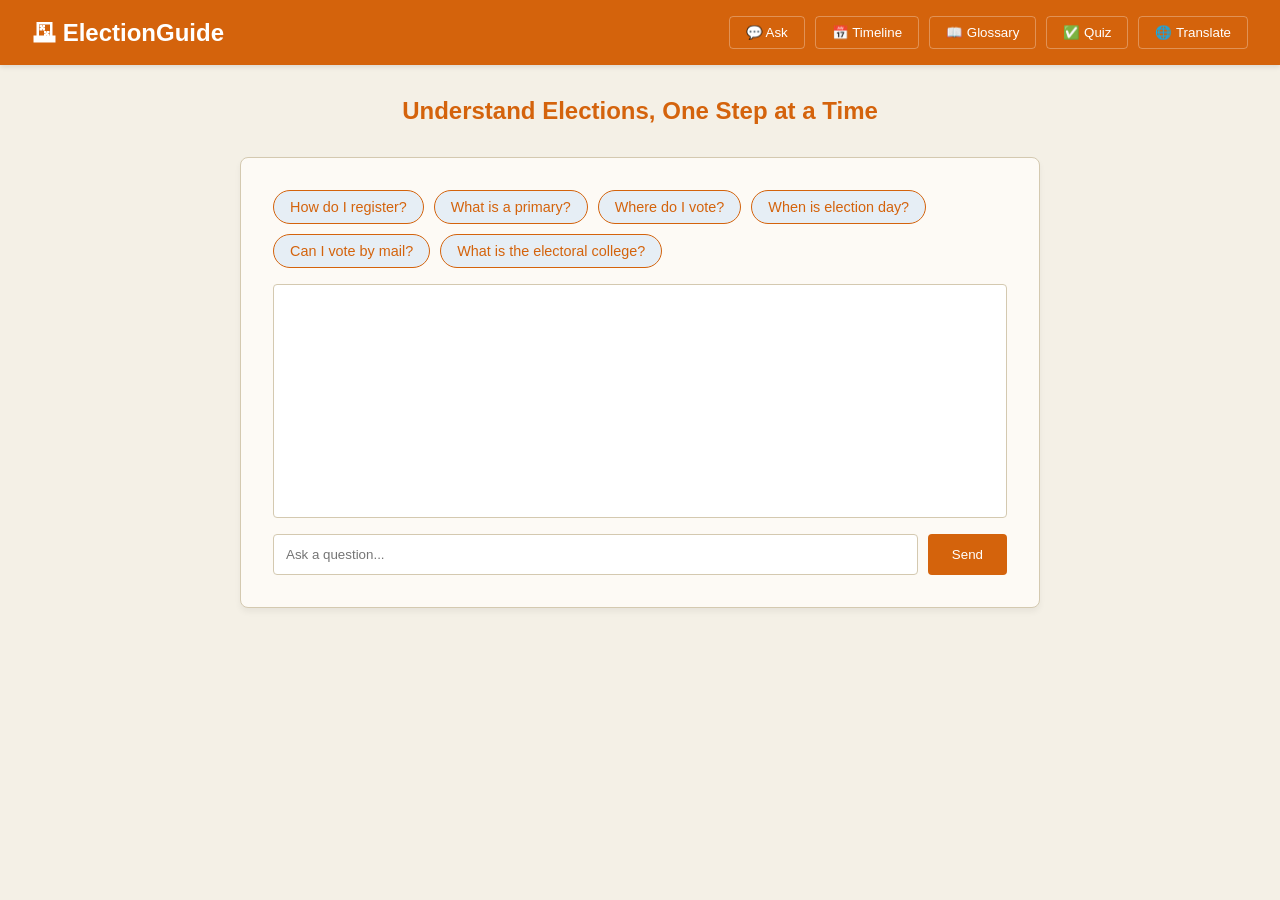
==== commit d0de8d0c: "fix: hide API key" ====
--- a/index.html
+++ b/index.html
@@ -67,5 +67,6 @@
     }
   </script>
   <script type="text/javascript" src="//translate.google.com/translate_a/element.js?cb=googleTranslateElementInit"></script>
+  <script src="config.js"></script>
 </body>
 </html>
--- a/css/style.css
+++ b/css/style.css
@@ -1,5 +1,5 @@
 :root {
-  --accent: #2d5a8e;
+  --accent: #d4630c;
   --paper: #fdfaf5;
   --border: #d4c9b0;
   --text: #333333;
@@ -184,7 +184,7 @@
 }
 
 .ask-btn:hover {
-  background: #1c3c61;
+  background: #61421c;
 }
 
 /* Glossary */
@@ -239,7 +239,40 @@
 }
 
 .quiz-option:hover:not(:disabled) {
-  background: #f0f0f0;
+  background: #e6eef5;
+}
+
+.quiz-option.correct {
+  background: #eafaf1 !important;
+  border-color: #27ae60 !important;
+  color: #1a7a40 !important;
+}
+
+.quiz-option.wrong {
+  background: #fbc8c8 !important;
+  border-color: #c0392b !important;
+  color: #a02020 !important;
+}
+
+.quiz-option:disabled {
+  cursor: default;
+  opacity: 1 !important;
+}
+.quiz-option.correct {
+  background: #eafaf1 !important;
+  border: 2px solid #27ae60 !important;
+  color: #1a7a40 !important;
+}
+
+.quiz-option.wrong {
+  background: #fdf0f0 !important;
+  border: 2px solid #c0392b !important;
+  color: #a02020 !important;
+}
+
+.quiz-option:disabled {
+  opacity: 1 !important;
+  cursor: default !important;
 }
 
 @media (max-width: 600px) {
